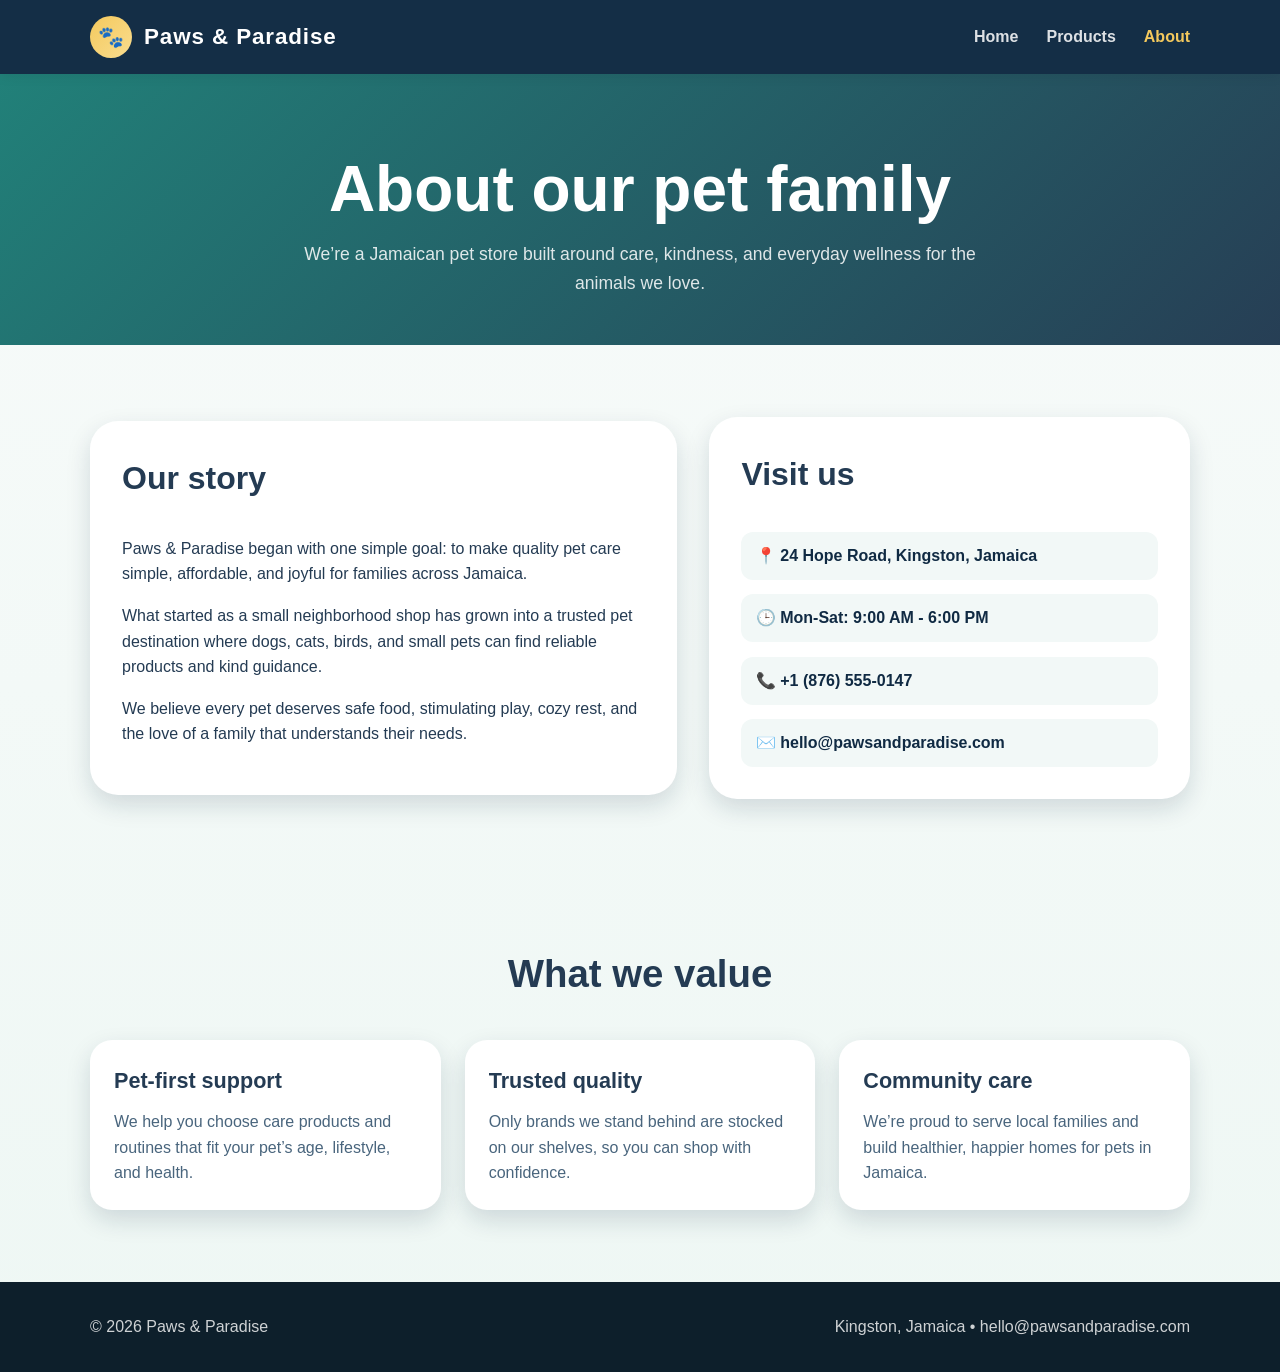
==== about.html @ 12fdba28 "first commit" ====
<!DOCTYPE html>
<html lang="en">
  <head>
    <meta charset="UTF-8" />
    <meta name="viewport" content="width=device-width, initial-scale=1.0" />
    <title>About | Paws & Paradise</title>
    <meta
      name="description"
      content="Learn more about Paws & Paradise, our pet-first mission, and how to visit our store in Jamaica."
    />
    <link rel="stylesheet" href="styles.css" />
  </head>
  <body>
    <header class="site-header">
      <div class="container navbar">
        <a href="index.html" class="brand" aria-label="Paws and Paradise home">
          <span class="brand-mark">🐾</span>
          <span>Paws & Paradise</span>
        </a>

        <nav class="nav-links" aria-label="Main navigation">
          <a href="index.html">Home</a>
          <a href="products.html">Products</a>
          <a href="about.html" class="active">About</a>
        </nav>
      </div>
    </header>

    <main>
      <section class="page-header">
        <div class="container">
          <h1>About our pet family</h1>
          <p>
            We’re a Jamaican pet store built around care, kindness, and everyday
            wellness for the animals we love.
          </p>
        </div>
      </section>

      <section class="main-section">
        <div class="container about-layout">
          <div class="story-box">
            <h3>Our story</h3>
            <p>
              Paws & Paradise began with one simple goal: to make quality pet care
              simple, affordable, and joyful for families across Jamaica.
            </p>
            <p>
              What started as a small neighborhood shop has grown into a trusted pet
              destination where dogs, cats, birds, and small pets can find reliable
              products and kind guidance.
            </p>
            <p>
              We believe every pet deserves safe food, stimulating play, cozy rest,
              and the love of a family that understands their needs.
            </p>
          </div>

          <aside class="visit-card">
            <h3>Visit us</h3>
            <ul class="contact-list">
              <li>📍 24 Hope Road, Kingston, Jamaica</li>
              <li>🕒 Mon-Sat: 9:00 AM - 6:00 PM</li>
              <li>📞 +1 (876) 555-0147</li>
              <li>✉️ hello@pawsandparadise.com</li>
            </ul>
          </aside>
        </div>
      </section>

      <section class="main-section">
        <div class="container">
          <div class="section-title">
            <h2>What we value</h2>
          </div>

          <div class="info-grid">
            <article class="info-card">
              <h3>Pet-first support</h3>
              <p>We help you choose care products and routines that fit your pet’s age, lifestyle, and health.</p>
            </article>

            <article class="info-card">
              <h3>Trusted quality</h3>
              <p>Only brands we stand behind are stocked on our shelves, so you can shop with confidence.</p>
            </article>

            <article class="info-card">
              <h3>Community care</h3>
              <p>We’re proud to serve local families and build healthier, happier homes for pets in Jamaica.</p>
            </article>
          </div>
        </div>
      </section>
    </main>

    <footer class="site-footer">
      <div class="container footer-inner">
        <div>© 2026 Paws & Paradise</div>
        <div>Kingston, Jamaica • hello@pawsandparadise.com</div>
      </div>
    </footer>
  </body>
</html>
---- styles.css ----
:root {
  --navy: #102a43;
  --teal: #0f766e;
  --green: #3f8f63;
  --gold: #f4c95d;
  --cream: #f9f7f1;
  --white: #ffffff;
  --text: #243b53;
  --shadow: rgba(16, 42, 67, 0.15);
}

* {
  box-sizing: border-box;
}

html {
  scroll-behavior: smooth;
}

body {
  margin: 0;
  font-family: Arial, Helvetica, sans-serif;
  color: var(--text);
  background: linear-gradient(180deg, #f8fbfa 0%, #eef7f4 100%);
  line-height: 1.6;
}

a {
  color: inherit;
  text-decoration: none;
}

img {
  max-width: 100%;
  display: block;
}

.container {
  width: min(1100px, 90%);
  margin: 0 auto;
}

.site-header {
  background: rgba(16, 42, 67, 0.98);
  color: var(--white);
  position: sticky;
  top: 0;
  z-index: 10;
  box-shadow: 0 2px 12px rgba(0, 0, 0, 0.08);
}

.navbar {
  display: flex;
  align-items: center;
  justify-content: space-between;
  min-height: 74px;
}

.brand {
  display: flex;
  align-items: center;
  gap: 12px;
  font-size: 1.4rem;
  font-weight: 700;
  letter-spacing: 0.04em;
}

.brand-mark {
  width: 42px;
  height: 42px;
  border-radius: 50%;
  background: linear-gradient(135deg, var(--gold), #f9dd8f);
  display: grid;
  place-items: center;
  color: var(--navy);
  font-size: 1.3rem;
}

.nav-links {
  display: flex;
  gap: 28px;
  align-items: center;
  flex-wrap: wrap;
}

.nav-links a {
  color: rgba(255, 255, 255, 0.86);
  font-weight: 600;
  transition: color 0.2s ease;
}

.nav-links a:hover,
.nav-links a.active {
  color: var(--gold);
}

.btn {
  display: inline-block;
  border: none;
  border-radius: 999px;
  padding: 0.9rem 1.5rem;
  font-weight: 700;
  cursor: pointer;
  transition: transform 0.2s ease, box-shadow 0.2s ease;
}

.btn:hover {
  transform: translateY(-2px);
}

.btn-primary {
  background: linear-gradient(135deg, var(--gold), #f7d978);
  color: var(--navy);
  box-shadow: 0 8px 20px rgba(244, 201, 93, 0.35);
}

.btn-secondary {
  background: transparent;
  color: var(--white);
  border: 2px solid rgba(255, 255, 255, 0.6);
}

.hero {
  background: linear-gradient(135deg, rgba(15, 118, 110, 0.92), rgba(16, 42, 67, 0.9)),
    url('https://images.unsplash.com/photo-1517849845537-4d257902454a?auto=format&fit=crop&w=1200&q=80') center/cover no-repeat;
  color: var(--white);
  padding: 4rem 0 5rem;
}

.hero-grid {
  display: grid;
  grid-template-columns: 1.2fr 0.8fr;
  align-items: center;
  gap: 2rem;
}

.eyebrow {
  display: inline-block;
  background: rgba(255, 255, 255, 0.12);
  border: 1px solid rgba(255, 255, 255, 0.2);
  padding: 0.5rem 0.9rem;
  border-radius: 999px;
  font-size: 0.8rem;
  letter-spacing: 0.08em;
  text-transform: uppercase;
}

.hero h1,
.page-header h1 {
  font-size: clamp(2.4rem, 5vw, 4.2rem);
  line-height: 1.1;
  margin: 1rem 0 1rem;
}

.hero p {
  font-size: 1.08rem;
  color: rgba(255, 255, 255, 0.9);
  max-width: 620px;
}

.hero-actions {
  display: flex;
  flex-wrap: wrap;
  gap: 1rem;
  margin-top: 1.5rem;
}

.hero-card {
  background: rgba(255, 255, 255, 0.1);
  border: 1px solid rgba(255, 255, 255, 0.2);
  border-radius: 22px;
  padding: 1.5rem;
  backdrop-filter: blur(6px);
  box-shadow: 0 12px 30px rgba(0, 0, 0, 0.18);
}

.hero-card h3 {
  margin-top: 0;
  font-size: 1.2rem;
}

.hero-card ul {
  list-style: none;
  padding: 0;
  margin: 0;
  display: grid;
  gap: 0.75rem;
}

.hero-card li {
  display: flex;
  align-items: center;
  gap: 0.7rem;
  background: rgba(255, 255, 255, 0.06);
  padding: 0.7rem 0.9rem;
  border-radius: 12px;
}

.main-section {
  padding: 4.5rem 0;
}

.section-title {
  text-align: center;
  margin-bottom: 2.2rem;
}

.section-title h2 {
  margin: 0 0 0.6rem;
  font-size: clamp(2rem, 3vw, 3rem);
}

.section-title p {
  margin: 0;
  color: #47627d;
}

.feature-grid,
.product-grid,
.info-grid {
  display: grid;
  grid-template-columns: repeat(3, minmax(0, 1fr));
  gap: 1.5rem;
}

.feature-card,
.product-card,
.info-card,
.testimonial {
  background: var(--white);
  border-radius: 22px;
  box-shadow: 0 10px 24px var(--shadow);
  padding: 1.5rem;
}

.feature-icon {
  width: 64px;
  height: 64px;
  border-radius: 18px;
  display: grid;
  place-items: center;
  background: linear-gradient(135deg, #dff6f4, #e7f4d4);
  font-size: 2rem;
  margin-bottom: 1rem;
}

.feature-card h3,
.product-card h3,
.info-card h3 {
  margin: 0 0 0.7rem;
  font-size: 1.35rem;
}

.feature-card p,
.product-card p,
.info-card p,
.testimonial p {
  margin: 0;
  color: #49657d;
}

.product-card {
  display: flex;
  flex-direction: column;
  gap: 1rem;
}

.badge {
  display: inline-flex;
  align-self: flex-start;
  padding: 0.4rem 0.75rem;
  border-radius: 999px;
  background: rgba(63, 143, 99, 0.1);
  color: var(--green);
  font-size: 0.78rem;
  font-weight: 700;
}

.product-card .price-row {
  display: flex;
  justify-content: space-between;
  align-items: center;
  margin-top: auto;
}

.price {
  font-size: 1.5rem;
  font-weight: 800;
  color: var(--navy);
}

.stats {
  background: var(--navy);
  color: var(--white);
  padding: 3rem 0;
}

.stats-grid {
  display: grid;
  grid-template-columns: repeat(4, minmax(0, 1fr));
  gap: 1rem;
}

.stat-box {
  text-align: center;
  padding: 1rem;
}

.stat-box strong {
  display: block;
  font-size: clamp(2rem, 3vw, 2.8rem);
  color: var(--gold);
}

.quote-block {
  display: grid;
  grid-template-columns: repeat(3, minmax(0, 1fr));
  gap: 1.5rem;
}

.testimonial {
  border-top: 4px solid var(--gold);
}

.page-header {
  background: linear-gradient(135deg, rgba(15, 118, 110, 0.92), rgba(16, 42, 67, 0.9));
  color: var(--white);
  padding: 4rem 0 3rem;
  text-align: center;
}

.page-header p {
  margin: 0 auto;
  max-width: 700px;
  color: rgba(255, 255, 255, 0.85);
  font-size: 1.1rem;
}

.catalog-toolbar {
  display: flex;
  justify-content: space-between;
  align-items: center;
  margin: 2rem 0 1.4rem;
  gap: 1rem;
  flex-wrap: wrap;
}

.filter-tags {
  display: flex;
  gap: 0.7rem;
  flex-wrap: wrap;
}

.filter-tags span {
  background: #e8f4ef;
  color: var(--teal);
  padding: 0.5rem 0.8rem;
  border-radius: 999px;
  font-size: 0.82rem;
  font-weight: 700;
}

.about-layout {
  display: grid;
  grid-template-columns: 1.1fr 0.9fr;
  gap: 2rem;
  align-items: center;
}

.story-box,
.visit-card {
  background: var(--white);
  border-radius: 28px;
  box-shadow: 0 10px 24px var(--shadow);
  padding: 2rem;
}

.story-box h3,
.visit-card h3 {
  font-size: 2rem;
  margin-top: 0;
}

.contact-list {
  list-style: none;
  padding: 0;
  margin: 1.5rem 0 0;
  display: grid;
  gap: 0.9rem;
}

.contact-list li {
  display: flex;
  align-items: center;
  gap: 0.8rem;
  padding: 0.7rem 0.9rem;
  background: #f2f8f7;
  border-radius: 12px;
  color: var(--navy);
  font-weight: 600;
}

.site-footer {
  background: #0d1f2b;
  color: rgba(255, 255, 255, 0.8);
  padding: 2rem 0;
}

.footer-inner {
  display: flex;
  justify-content: space-between;
  align-items: center;
  gap: 1rem;
  flex-wrap: wrap;
}

@media (max-width: 900px) {
  .hero-grid,
  .feature-grid,
  .product-grid,
  .info-grid,
  .quote-block,
  .stats-grid,
  .about-layout {
    grid-template-columns: 1fr;
  }

  .navbar {
    flex-direction: column;
    justify-content: center;
    gap: 1rem;
    padding: 1rem 0;
  }

  .nav-links {
    justify-content: center;
  }
}

@media (max-width: 540px) {
  .hero {
    padding-top: 3rem;
  }

  .hero-actions {
    flex-direction: column;
    align-items: stretch;
  }

  .btn {
    width: 100%;
    text-align: center;
  }
}
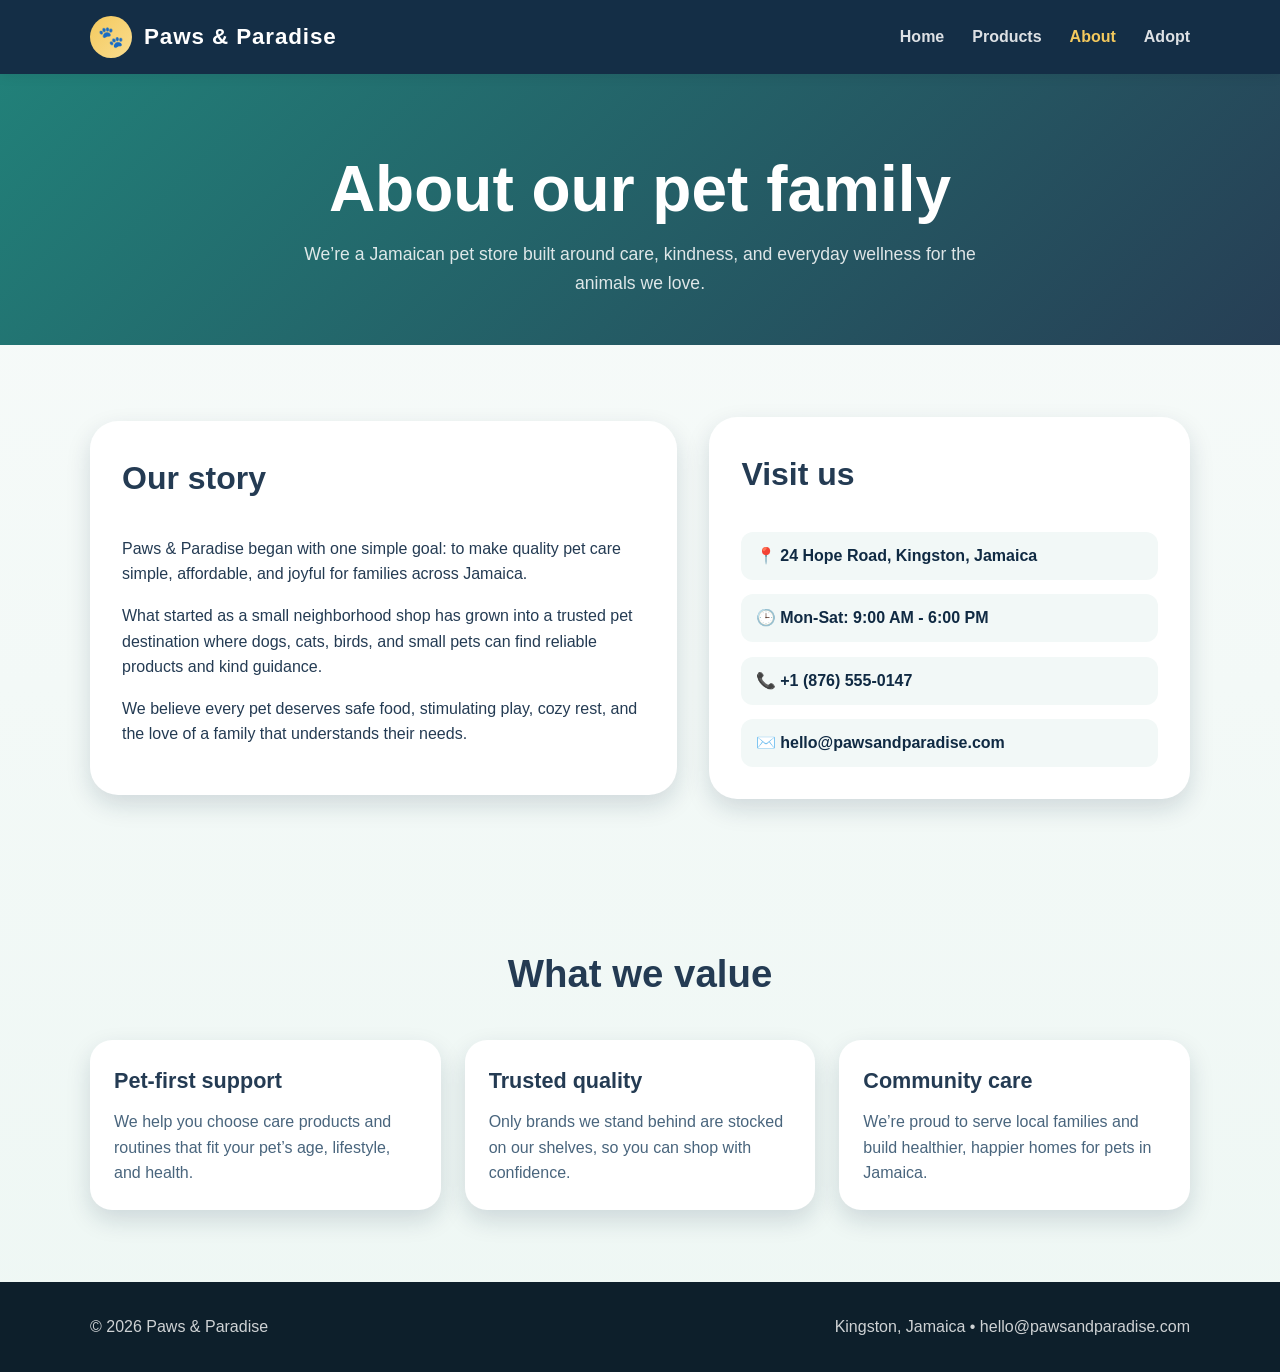
==== commit ddcfeb0b: "Added a page about adoptions options" ====
--- a/about.html
+++ b/about.html
@@ -22,6 +22,7 @@
           <a href="index.html">Home</a>
           <a href="products.html">Products</a>
           <a href="about.html" class="active">About</a>
+          <a href="adopt.html">Adopt</a>
         </nav>
       </div>
     </header>
--- a/styles.css
+++ b/styles.css
@@ -398,6 +398,67 @@
   border-radius: 12px;
   color: var(--navy);
   font-weight: 600;
+}
+
+.adoption-layout,
+.step-grid,
+.pet-grid {
+  display: grid;
+  gap: 1.5rem;
+}
+
+.adoption-layout {
+  grid-template-columns: 1.1fr 0.9fr;
+  align-items: center;
+}
+
+.cta-row {
+  display: flex;
+  flex-wrap: wrap;
+  gap: 1rem;
+  margin-top: 1.5rem;
+}
+
+.btn-secondary-dark {
+  background: transparent;
+  color: var(--navy);
+  border: 2px solid rgba(16, 42, 67, 0.2);
+}
+
+.adoption-card {
+  background: linear-gradient(180deg, #ffffff 0%, #edf9f4 100%);
+}
+
+.pet-grid {
+  grid-template-columns: repeat(3, minmax(0, 1fr));
+}
+
+.pet-card {
+  background: var(--white);
+  border-radius: 22px;
+  box-shadow: 0 10px 24px var(--shadow);
+  padding: 1.5rem;
+}
+
+.pet-card h3 {
+  margin: 0.8rem 0 0.7rem;
+  font-size: 1.6rem;
+}
+
+.pet-card p,
+.pet-card li {
+  color: #49657d;
+}
+
+.pet-card ul {
+  padding-left: 1.2rem;
+  margin: 1rem 0 0;
+  display: grid;
+  gap: 0.4rem;
+}
+
+.step-grid {
+  grid-template-columns: repeat(3, minmax(0, 1fr));
 }
 
 .site-footer {
